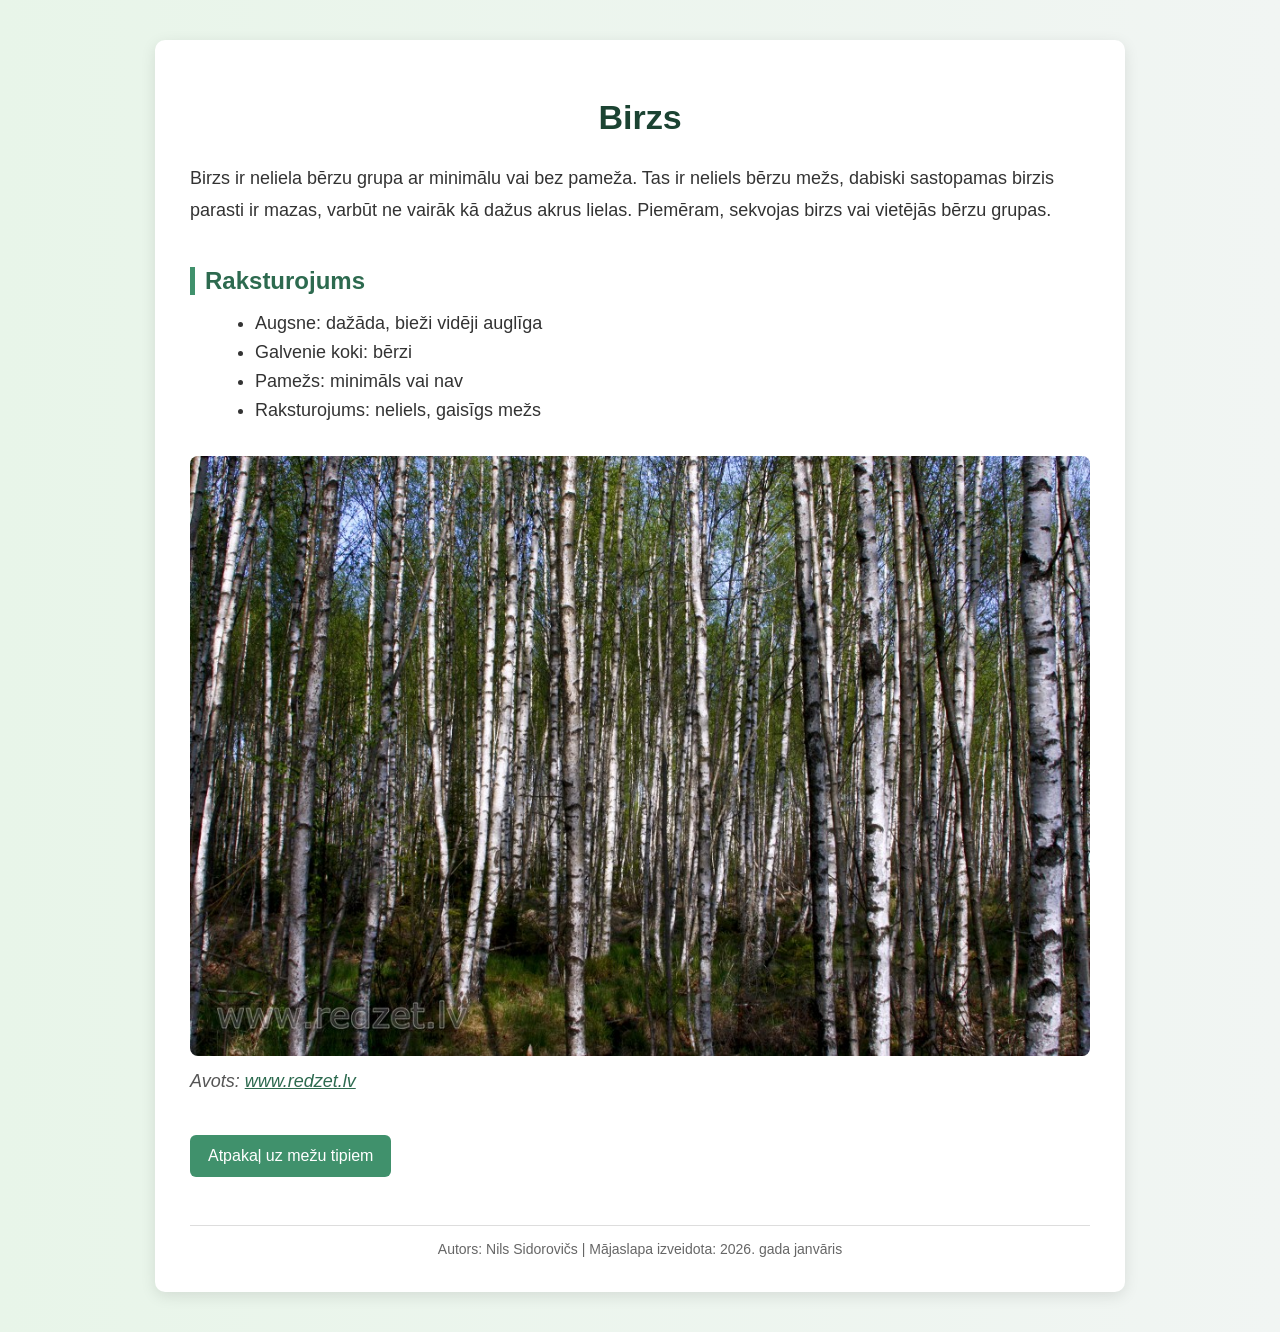
==== birzs.html @ aa8504c6 "Add files via upload" ====
<!DOCTYPE html>
<html lang="lv">
<head>
    <meta charset="UTF-8">
    <meta name="viewport" content="width=device-width, initial-scale=1.0">
    <title>Birzs</title>
    <link rel="stylesheet" href="Saturs.style.css">
</head>
<body>

<div class="container">

    <h1>Birzs</h1>

    <p>
        Birzs ir neliela bērzu grupa ar minimālu vai bez pameža.
        Tas ir neliels bērzu mežs, dabiski sastopamas birzis parasti ir mazas,
        varbūt ne vairāk kā dažus akrus lielas.
        Piemēram, sekvojas birzs vai vietējās bērzu grupas.
    </p>

    <h2>Raksturojums</h2>
    <ul>
        <li>Augsne: dažāda, bieži vidēji auglīga</li>
        <li>Galvenie koki: bērzi</li>
        <li>Pamežs: minimāls vai nav</li>
        <li>Raksturojums: neliels, gaisīgs mežs</li>
    </ul>

    <!-- Attēls -->
    <img src="birzs.jpg" alt="Birzs Latvijā" class="responsive-img">
	<p class="avots-img">
    Avots: <a href="https://www.redzet.lv/photo/berzu-birzs-A-247-16" target="_blank">www.redzet.lv</a>
</p>

    <!-- Navigācija -->
    <div class="nav">
        <a href="latvijasmezutipi.html">Atpakaļ uz mežu tipiem</a>
    </div>

    <footer>
        Autors: Nils Sidorovičs | Mājaslapa izveidota: 2026. gada janvāris
    </footer>

</div>

</body>
</html>
---- Saturs.style.css ----
/* ===== VISPĀRĒJAIS ===== */
body {
    font-family: "Segoe UI", Arial, sans-serif;
    background: linear-gradient(to right, #e8f5e9, #f1f5f3);
    margin: 0;
    padding: 0;
    color: #333;
}

/* ===== KONTEINERS ===== */
.container {
    max-width: 900px;
    margin: 40px auto;
    padding: 35px;
    background-color: #ffffff;
    border-radius: 10px;
    box-shadow: 0 4px 15px rgba(0,0,0,0.1);
}

/* ===== VIRSRĀKSTI ===== */
.container h1 {
    text-align: center;
    font-size: 34px;
    margin-bottom: 25px;
    color: #1b4332;
}

.container h2 {
    font-size: 24px;
    margin-top: 40px;
    margin-bottom: 15px;
    color: #2d6a4f;
    border-left: 5px solid #40916c;
    padding-left: 10px;
}

/* ===== TEKSTS ===== */
.container p {
    font-size: 18px;
    line-height: 1.8;
    margin-bottom: 20px;
}

/* ===== SARAKSTI ===== */
.container ul {
    margin-left: 25px;
    margin-bottom: 20px;
    font-size: 18px;
}

.container li {
    margin-bottom: 8px;
}

/* ===== NAVIGĀCIJA ===== */
.nav {
    margin-top: 30px;
}

.nav a {
    display: inline-block;
    margin: 8px 8px 8px 0;
    padding: 12px 18px;
    background-color: #40916c;
    color: white;
    text-decoration: none;
    border-radius: 6px;
    font-size: 16px;
    transition: 0.3s;
}

.nav a:hover {
    background-color: #2d6a4f;
    transform: translateY(-2px);
}

/* ===== TABULAS ===== */
.tabula {
    width: 60%;
    border-collapse: collapse;
    margin: 20px 0;
    font-size: 17px;
}

.tabula th {
    background-color: #40916c;
    color: white;
    padding: 12px;
}

.tabula td {
    padding: 10px;
    border-bottom: 1px solid #ddd;
}

.tabula tr:hover {
    background-color: #f1f5f3;
}

/* ===== ATTĒLI ===== */
.responsive-img {
    width: 100%;
    max-width: 100%;
    border-radius: 8px;
    margin-top: 15px;
}

/* ===== DEFINĪCIJAS BLOKS ===== */
.definicija {
    background-color: #e0f7fa;
    padding: 12px 15px;
    border-left: 5px solid #0097a7;
    margin: 20px 0;
    font-style: italic;
    border-radius: 5px;
}

/* ===== AVOTI ===== */
.avoti {
    font-size: 16px;
}

.avoti a {
    color: #2d6a4f;
}

.avoti a:hover {
    text-decoration: underline;
}

/* ===== FOOTER ===== */
footer {
    margin-top: 40px;
    padding-top: 15px;
    border-top: 1px solid #ddd;
    text-align: center;
    font-size: 14px;
    color: #666;
}
/* ===== ATTĒLU AVOTI ===== */
.avots-img {
    font-size: 14px;
    color: #555;
    margin-top: 5px;
    font-style: italic;
}

.avots-img a {
    color: #2d6a4f;
}

.avots-img a:hover {
    text-decoration: underline;
}
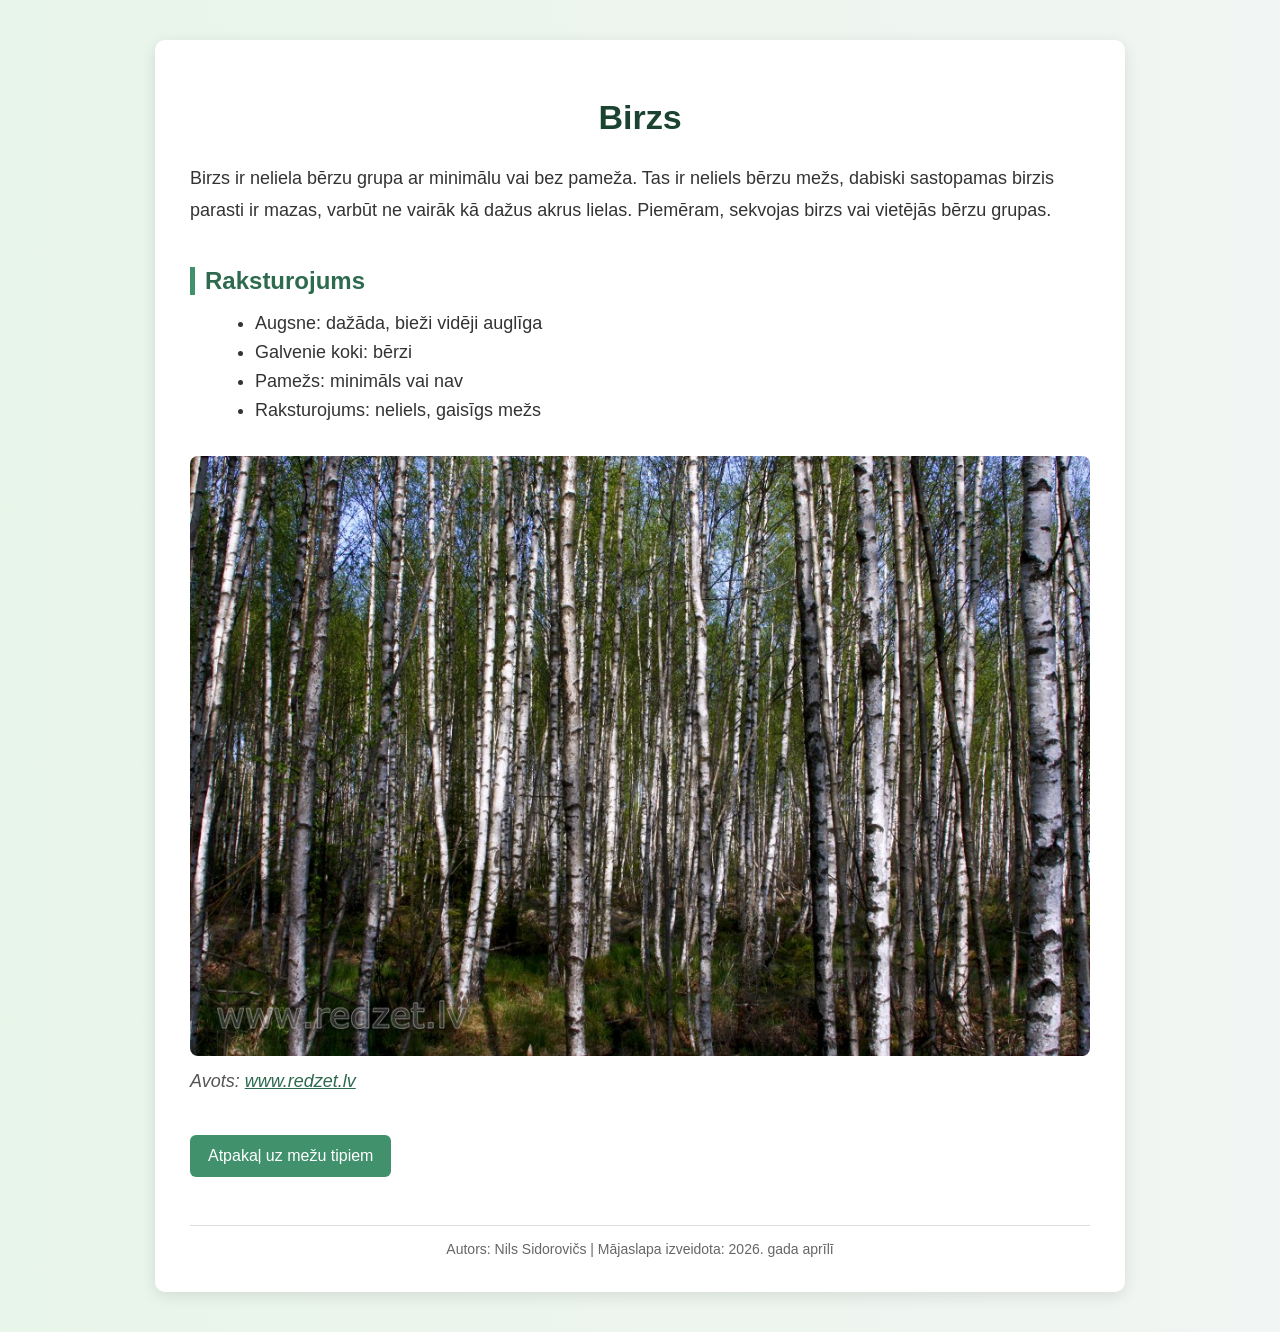
==== commit 50af15aa: "Add files via upload" ====
--- a/birzs.html
+++ b/birzs.html
@@ -39,7 +39,7 @@
     </div>
 
     <footer>
-        Autors: Nils Sidorovičs | Mājaslapa izveidota: 2026. gada janvāris
+        Autors: Nils Sidorovičs | Mājaslapa izveidota: 2026. gada aprīlī
     </footer>
 
 </div>
